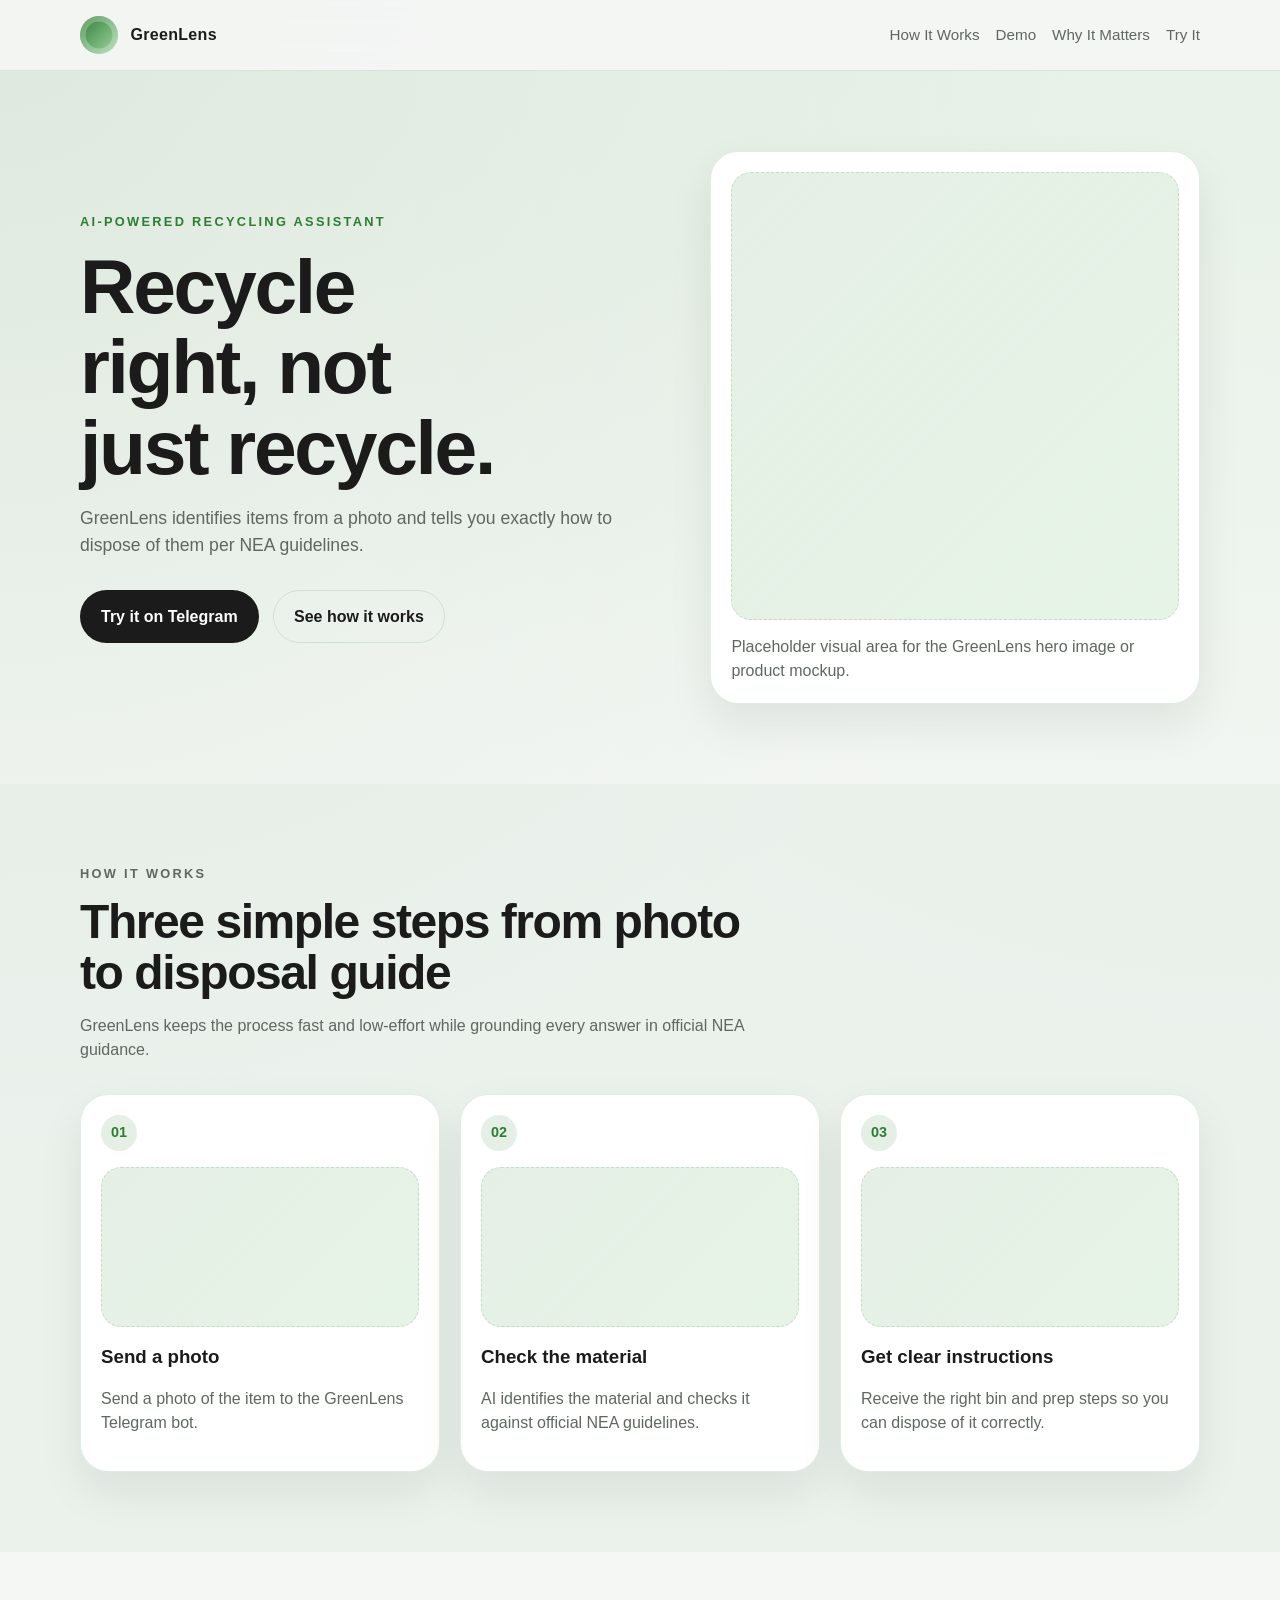
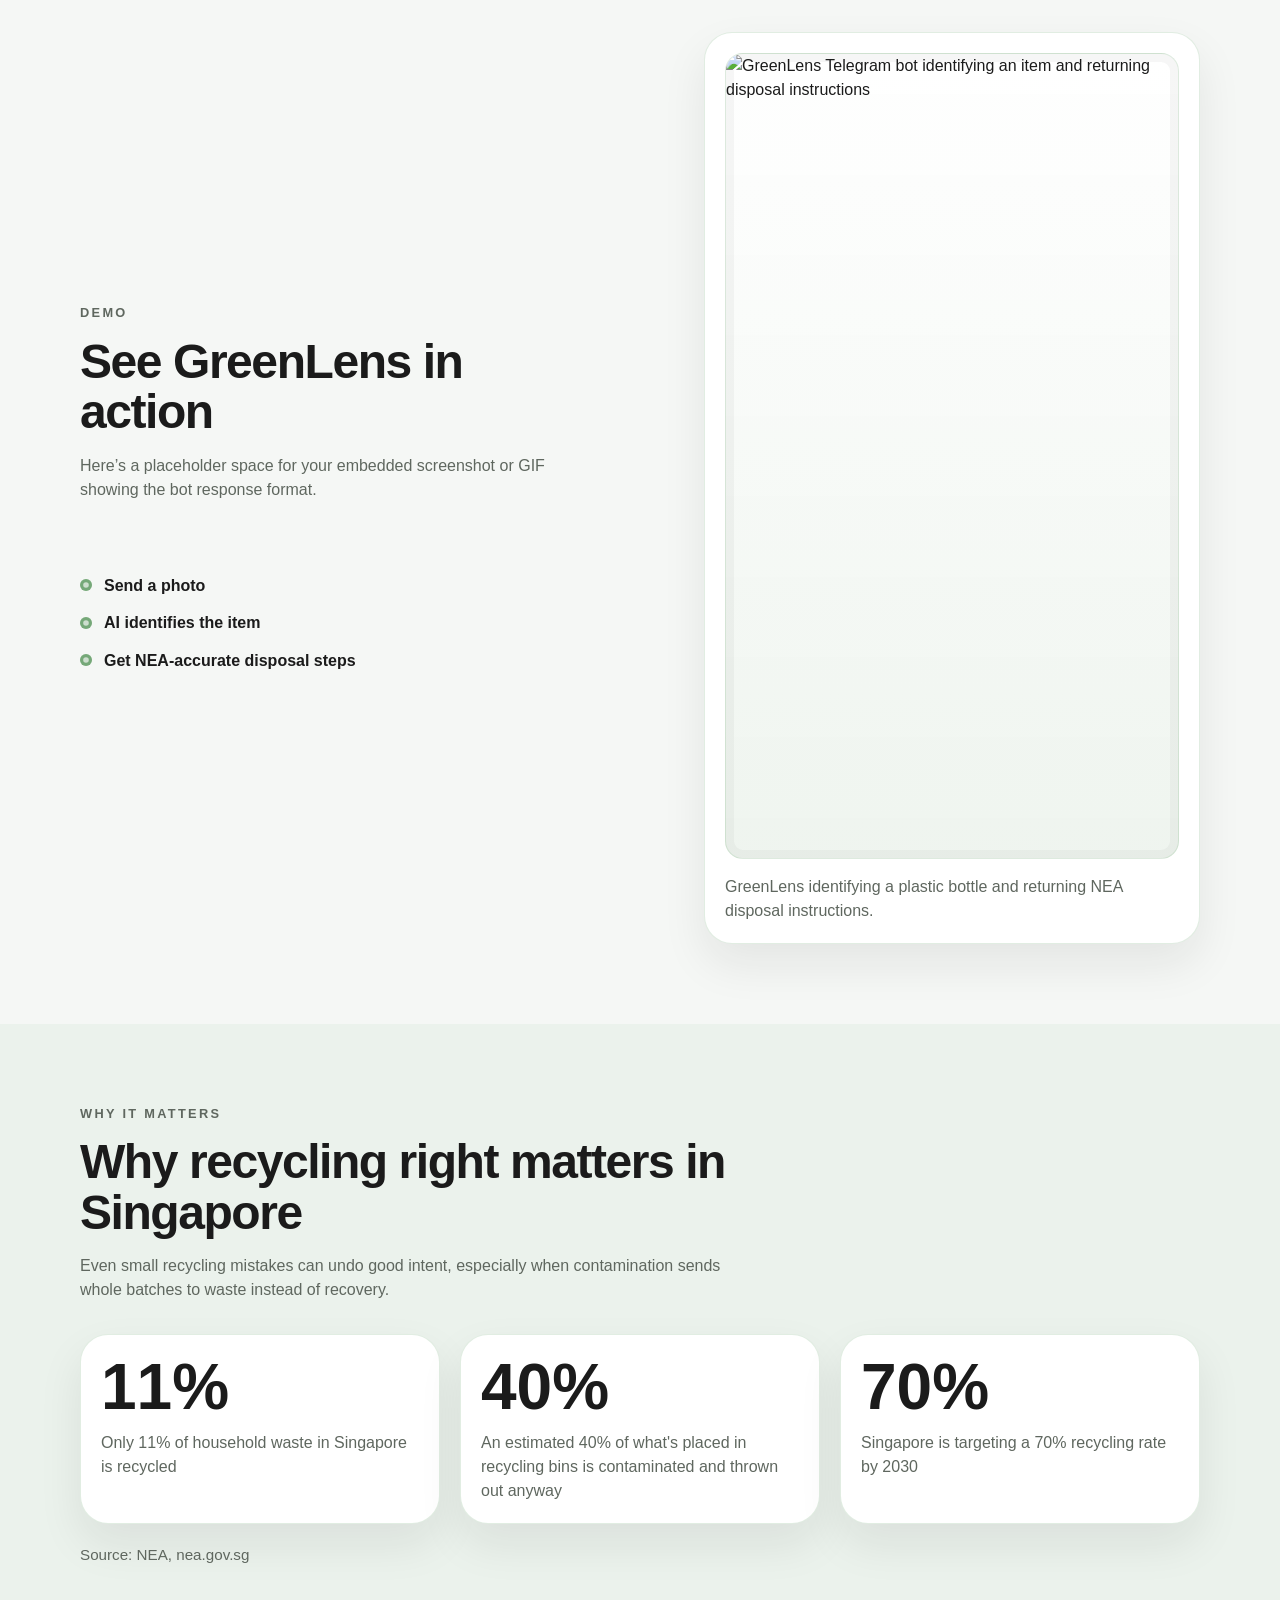
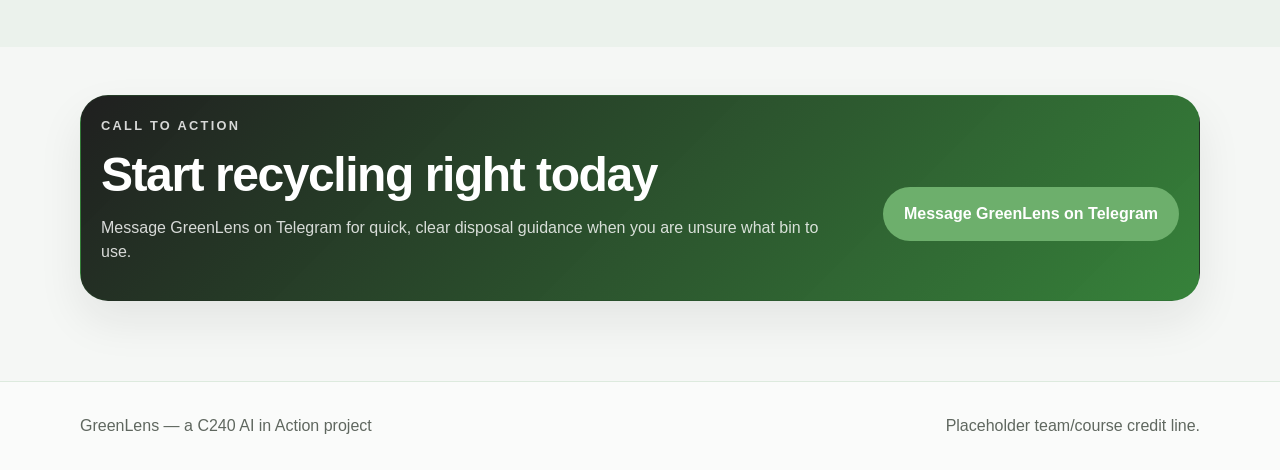
==== index.html @ 945c753b "first commit" ====
<!doctype html>
<html lang="en">
<head>
  <meta charset="utf-8">
  <meta name="viewport" content="width=device-width, initial-scale=1">
  <title>GreenLens</title>
  <link rel="stylesheet" href="style.css">
  <script defer src="app.js"></script>
</head>
<body>
  <header class="site-header">
    <div class="container header-bar">
      <a class="brand" href="#hero" aria-label="GreenLens home">
        <span class="brand-mark" aria-hidden="true"></span>
        <span class="brand-text">GreenLens</span>
      </a>

      <button class="nav-toggle" type="button" aria-expanded="false" aria-controls="primary-navigation" aria-label="Open navigation menu">
        <span class="nav-toggle-line" aria-hidden="true"></span>
        <span class="nav-toggle-line" aria-hidden="true"></span>
        <span class="nav-toggle-line" aria-hidden="true"></span>
      </button>

      <nav class="site-nav" id="primary-navigation" aria-label="Primary">
        <a href="#how-it-works">How It Works</a>
        <a href="#demo">Demo</a>
        <a href="#why-it-matters">Why It Matters</a>
        <a href="#cta">Try It</a>
      </nav>
    </div>
  </header>

  <main>
    <section class="hero section" id="hero">
      <div class="container hero-grid">
        <div class="hero-copy">
          <p class="eyebrow">AI-powered recycling assistant</p>
          <h1>Recycle right, not just recycle.</h1>
          <p class="lead">GreenLens identifies items from a photo and tells you exactly how to dispose of them per NEA guidelines.</p>

          <div class="hero-actions">
            <a class="button button-primary" href="#cta">Try it on Telegram</a>
            <a class="button button-secondary" href="#how-it-works">See how it works</a>
          </div>
        </div>

        <div class="hero-panel placeholder-panel">
          <div class="placeholder-visual placeholder-visual-large"></div>
          <div class="placeholder-caption">Placeholder visual area for the GreenLens hero image or product mockup.</div>
        </div>
      </div>
    </section>

    <section class="section section-alt" id="how-it-works">
      <div class="container">
        <div class="section-heading">
          <p class="eyebrow">How it works</p>
          <h2>Three simple steps from photo to disposal guide</h2>
          <p>GreenLens keeps the process fast and low-effort while grounding every answer in official NEA guidance.</p>
        </div>

        <div class="step-grid">
          <article class="card step-card">
            <span class="step-number">01</span>
            <div class="placeholder-visual placeholder-visual-step"></div>
            <h3>Send a photo</h3>
            <p>Send a photo of the item to the GreenLens Telegram bot.</p>
          </article>

          <article class="card step-card">
            <span class="step-number">02</span>
            <div class="placeholder-visual placeholder-visual-step"></div>
            <h3>Check the material</h3>
            <p>AI identifies the material and checks it against official NEA guidelines.</p>
          </article>

          <article class="card step-card">
            <span class="step-number">03</span>
            <div class="placeholder-visual placeholder-visual-step"></div>
            <h3>Get clear instructions</h3>
            <p>Receive the right bin and prep steps so you can dispose of it correctly.</p>
          </article>
        </div>
      </div>
    </section>

    <section class="section" id="demo">
      <div class="container demo-grid">
        <div class="demo-copy">
          <div class="section-heading">
            <p class="eyebrow">Demo</p>
            <h2>See GreenLens in action</h2>
            <p>Here’s a placeholder space for your embedded screenshot or GIF showing the bot response format.</p>
          </div>

          <ul class="demo-bullets" aria-label="Demo highlights">
            <li>Send a photo</li>
            <li>AI identifies the item</li>
            <li>Get NEA-accurate disposal steps</li>
          </ul>
        </div>

        <div class="card demo-frame phone-mockup">
          <div class="phone-screen">
            <img class="demo-image" src="assets/demo-screenshot.png" alt="GreenLens Telegram bot identifying an item and returning disposal instructions">
          </div>
          <p class="caption">GreenLens identifying a plastic bottle and returning NEA disposal instructions.</p>
        </div>
      </div>
    </section>

    <section class="section section-alt" id="why-it-matters">
      <div class="container">
        <div class="section-heading">
          <p class="eyebrow">Why it matters</p>
          <h2>Why recycling right matters in Singapore</h2>
          <p>Even small recycling mistakes can undo good intent, especially when contamination sends whole batches to waste instead of recovery.</p>
        </div>

        <div class="stats-grid">
          <article class="card stat-card">
            <p class="stat-value">11%</p>
            <p class="stat-label">Only 11% of household waste in Singapore is recycled</p>
          </article>

          <article class="card stat-card">
            <p class="stat-value">40%</p>
            <p class="stat-label">An estimated 40% of what's placed in recycling bins is contaminated and thrown out anyway</p>
          </article>

          <article class="card stat-card">
            <p class="stat-value">70%</p>
            <p class="stat-label">Singapore is targeting a 70% recycling rate by 2030</p>
          </article>
        </div>

        <p class="source-line">Source: NEA, nea.gov.sg</p>
      </div>
    </section>

    <section class="section cta-section" id="cta">
      <div class="container cta-card card">
        <div>
          <p class="eyebrow">Call to action</p>
          <h2>Start recycling right today</h2>
          <p>Message GreenLens on Telegram for quick, clear disposal guidance when you are unsure what bin to use.</p>
        </div>

        <div class="cta-actions">
          <a class="button button-primary" href="#cta">Message GreenLens on Telegram</a>
        </div>
      </div>
    </section>
  </main>

  <footer class="site-footer">
    <div class="container footer-bar">
      <p>GreenLens — a C240 AI in Action project</p>
      <p>Placeholder team/course credit line.</p>
    </div>
  </footer>
</body>
</html>
---- style.css ----
:root {
  --bg: #f5f7f5;
  --bg-alt: #e8f0e8;
  --surface: #ffffff;
  --surface-muted: #eef4ee;
  --text: #1b1b1b;
  --text-muted: #5f675f;
  --border: rgba(46, 125, 50, 0.14);
  --brand-dark: #1b1b1b;
  --brand: #2e7d32;
  --brand-soft: #a5d6a7;
  --accent: #6daf6c;
  --shadow: 0 20px 45px rgba(27, 27, 27, 0.08);
  --radius-lg: 28px;
  --radius-md: 20px;
  --radius-sm: 14px;
  --container: 1120px;
}

* {
  box-sizing: border-box;
}

html {
  scroll-behavior: smooth;
}

body {
  margin: 0;
  font-family: Arial, Helvetica, sans-serif;
  background:
    radial-gradient(circle at top left, rgba(46, 125, 50, 0.12), transparent 30%),
    radial-gradient(circle at top right, rgba(165, 214, 167, 0.18), transparent 28%),
    var(--bg);
  color: var(--text);
  line-height: 1.5;
}

a {
  color: inherit;
  text-decoration: none;
}

img {
  max-width: 100%;
  display: block;
}

.container {
  width: min(calc(100% - 2rem), var(--container));
  margin: 0 auto;
}

.section {
  padding: 5rem 0;
}

.section-alt {
  background: rgba(221, 233, 222, 0.4);
}

.site-header {
  position: sticky;
  top: 0;
  z-index: 10;
  backdrop-filter: blur(12px);
  background: rgba(245, 247, 245, 0.9);
  border-bottom: 1px solid var(--border);
}

.site-header.is-scrolled {
  background: rgba(245, 247, 245, 0.98);
  box-shadow: 0 14px 30px rgba(27, 27, 27, 0.08);
}

.header-bar,
.footer-bar {
  display: flex;
  align-items: center;
  justify-content: space-between;
  gap: 1rem;
  padding: 1rem 0;
}

.brand {
  display: inline-flex;
  align-items: center;
  gap: 0.75rem;
  font-weight: 700;
  letter-spacing: 0.02em;
}

.brand-mark {
  width: 2.4rem;
  height: 2.4rem;
  border-radius: 50%;
  background: linear-gradient(135deg, var(--brand), var(--brand-soft));
  box-shadow: inset 0 0 0 0.35rem rgba(255, 255, 255, 0.25);
}

.site-nav {
  display: flex;
  flex-wrap: wrap;
  justify-content: flex-end;
  gap: 1rem;
  color: var(--text-muted);
  font-size: 0.95rem;
}

.site-nav a.active {
  color: var(--brand-dark);
  font-weight: 700;
}

.nav-toggle {
  display: none;
  align-items: center;
  justify-content: center;
  position: relative;
  width: 3rem;
  height: 3rem;
  padding: 0;
  border: 1px solid var(--border);
  border-radius: 999px;
  background: rgba(255, 255, 255, 0.7);
  color: var(--text);
  box-shadow: 0 10px 22px rgba(27, 27, 27, 0.06);
}

.nav-toggle-line {
  position: absolute;
  width: 1rem;
  height: 2px;
  border-radius: 999px;
  background: currentColor;
}

.nav-toggle-line:nth-child(1) {
  transform: translateY(-0.35rem);
}

.nav-toggle-line:nth-child(2) {
  transform: translateY(0);
}

.nav-toggle-line:nth-child(3) {
  transform: translateY(0.35rem);
}

.hero-grid,
.demo-grid,
.cta-card {
  display: grid;
  gap: 2rem;
}

.hero-grid {
  grid-template-columns: 1.1fr 0.9fr;
  align-items: center;
}

.hero-copy h1,
.section-heading h2,
.cta-card h2 {
  margin: 0;
  line-height: 1.05;
  letter-spacing: -0.03em;
}

.hero-copy h1 {
  font-size: clamp(2.75rem, 6vw, 5.5rem);
  max-width: 10ch;
}

.lead,
.section-heading p,
.step-card p,
.caption,
.cta-card p,
.stat-label,
.footer-bar p {
  color: var(--text-muted);
}

.lead {
  font-size: 1.1rem;
  max-width: 60ch;
}

.eyebrow {
  margin: 0 0 0.9rem;
  text-transform: uppercase;
  letter-spacing: 0.18em;
  font-size: 0.8rem;
  color: var(--brand);
  font-weight: 700;
}

.hero-actions,
.cta-actions {
  display: flex;
  flex-wrap: wrap;
  gap: 0.9rem;
  margin-top: 2rem;
}

.button {
  display: inline-flex;
  align-items: center;
  justify-content: center;
  min-height: 3.25rem;
  padding: 0.85rem 1.25rem;
  border-radius: 999px;
  font-weight: 700;
  border: 1px solid transparent;
}

.button-primary {
  background: var(--brand-dark);
  color: #fff;
}

.button-secondary {
  background: transparent;
  border-color: var(--border);
  color: var(--text);
}

.card,
.placeholder-panel {
  background: var(--surface);
  border: 1px solid var(--border);
  border-radius: var(--radius-lg);
  box-shadow: var(--shadow);
}

.placeholder-panel,
.demo-frame,
.cta-card {
  padding: 1.25rem;
}

.placeholder-visual {
  width: 100%;
  border-radius: var(--radius-md);
  background: linear-gradient(135deg, rgba(46, 125, 50, 0.12), rgba(165, 214, 167, 0.28));
  border: 1px dashed rgba(46, 125, 50, 0.18);
}

.placeholder-visual-large {
  min-height: 28rem;
}

.placeholder-visual-step {
  min-height: 10rem;
}

.placeholder-visual-demo {
  min-height: 24rem;
}

.placeholder-caption {
  margin-top: 0.9rem;
  color: var(--text-muted);
}

.section-heading {
  max-width: 42rem;
  margin-bottom: 2rem;
}

.section-heading h2,
.cta-card h2 {
  font-size: clamp(1.9rem, 4vw, 3rem);
}

.step-grid,
.stats-grid {
  display: grid;
  gap: 1.25rem;
}

.step-grid {
  grid-template-columns: repeat(3, minmax(0, 1fr));
}

.step-card,
.stat-card {
  padding: 1.25rem;
}

.step-number {
  display: inline-flex;
  align-items: center;
  justify-content: center;
  width: 2.25rem;
  height: 2.25rem;
  border-radius: 50%;
  background: rgba(46, 125, 50, 0.12);
  color: var(--brand);
  font-size: 0.9rem;
  font-weight: 700;
  margin-bottom: 1rem;
}

.step-card h3 {
  margin: 1rem 0 0.5rem;
}

.demo-grid {
  grid-template-columns: minmax(0, 0.9fr) minmax(0, 1.1fr);
  align-items: center;
  gap: 2.5rem;
}

.demo-copy {
  display: grid;
  gap: 1.5rem;
}

.demo-bullets {
  list-style: none;
  margin: 0;
  padding: 0;
  display: grid;
  gap: 0.85rem;
}

.demo-bullets li {
  display: flex;
  align-items: flex-start;
  gap: 0.75rem;
  color: var(--text);
  font-weight: 600;
}

.demo-bullets li::before {
  content: "";
  width: 0.75rem;
  height: 0.75rem;
  margin-top: 0.35rem;
  flex: 0 0 0.75rem;
  border-radius: 50%;
  background: rgba(46, 125, 50, 0.2);
  box-shadow: inset 0 0 0 0.2rem rgba(46, 125, 50, 0.55);
}

.phone-mockup {
  max-width: 31rem;
  justify-self: end;
}

.phone-screen {
  overflow: hidden;
  border-radius: calc(var(--radius-lg) - 10px);
  border: 1px solid rgba(46, 125, 50, 0.16);
  background: linear-gradient(180deg, rgba(255, 255, 255, 0.92), rgba(238, 244, 238, 0.96));
  box-shadow: inset 0 0 0 0.5rem rgba(27, 27, 27, 0.04);
}

.demo-image {
  width: 100%;
  aspect-ratio: 9 / 16;
  object-fit: cover;
}

.phone-mockup .caption {
  margin-bottom: 0;
}

.stats-grid {
  grid-template-columns: repeat(3, minmax(0, 1fr));
}

.stat-value {
  margin: 0;
  font-size: clamp(2.2rem, 5vw, 4rem);
  line-height: 1;
  color: var(--brand-dark);
  font-weight: 800;
}

.stat-label {
  margin: 0.75rem 0 0;
}

.source-line {
  margin: 1.25rem 0 0;
  font-size: 0.95rem;
  color: var(--text-muted);
}

.cta-section {
  padding-top: 3rem;
}

.cta-card {
  grid-template-columns: 1fr auto;
  align-items: center;
  background: linear-gradient(135deg, rgba(27, 27, 27, 0.98), rgba(46, 125, 50, 0.96));
  color: #fff;
}

.cta-card .eyebrow,
.cta-card p {
  color: rgba(255, 255, 255, 0.82);
}

.cta-card .button-primary {
  background: var(--accent);
  color: #fff;
}

.site-footer {
  border-top: 1px solid var(--border);
  background: rgba(255, 255, 255, 0.42);
}

.footer-bar {
  flex-wrap: wrap;
}

@media (max-width: 960px) {
  .hero-grid,
  .step-grid,
  .stats-grid,
  .cta-card {
    grid-template-columns: 1fr;
  }

  .demo-grid {
    grid-template-columns: 1fr;
  }

  .phone-mockup {
    justify-self: stretch;
    max-width: none;
  }

  .hero-copy h1 {
    max-width: none;
  }

  .site-nav {
    justify-content: flex-start;
  }
}

@media (max-width: 640px) {
  .section {
    padding: 4rem 0;
  }

  .header-bar,
  .footer-bar {
    flex-direction: row;
    align-items: center;
  }

  .header-bar {
    position: relative;
  }

  .nav-toggle {
    display: inline-flex;
  }

  .site-nav {
    display: none;
    position: absolute;
    top: calc(100% + 0.75rem);
    left: 0;
    right: 0;
    flex-direction: column;
    align-items: flex-start;
    gap: 0.75rem;
    padding: 1rem;
    border: 1px solid var(--border);
    border-radius: var(--radius-md);
    background: rgba(255, 255, 255, 0.98);
    box-shadow: var(--shadow);
  }

  .site-nav.is-open {
    display: flex;
  }

  .hero-actions,
  .cta-actions {
    flex-direction: column;
    align-items: stretch;
  }

  .button {
    width: 100%;
  }

  .placeholder-panel,
  .demo-frame,
  .cta-card,
  .step-card,
  .stat-card {
    border-radius: var(--radius-md);
  }

  .phone-screen {
    border-radius: calc(var(--radius-md) - 6px);
  }
}
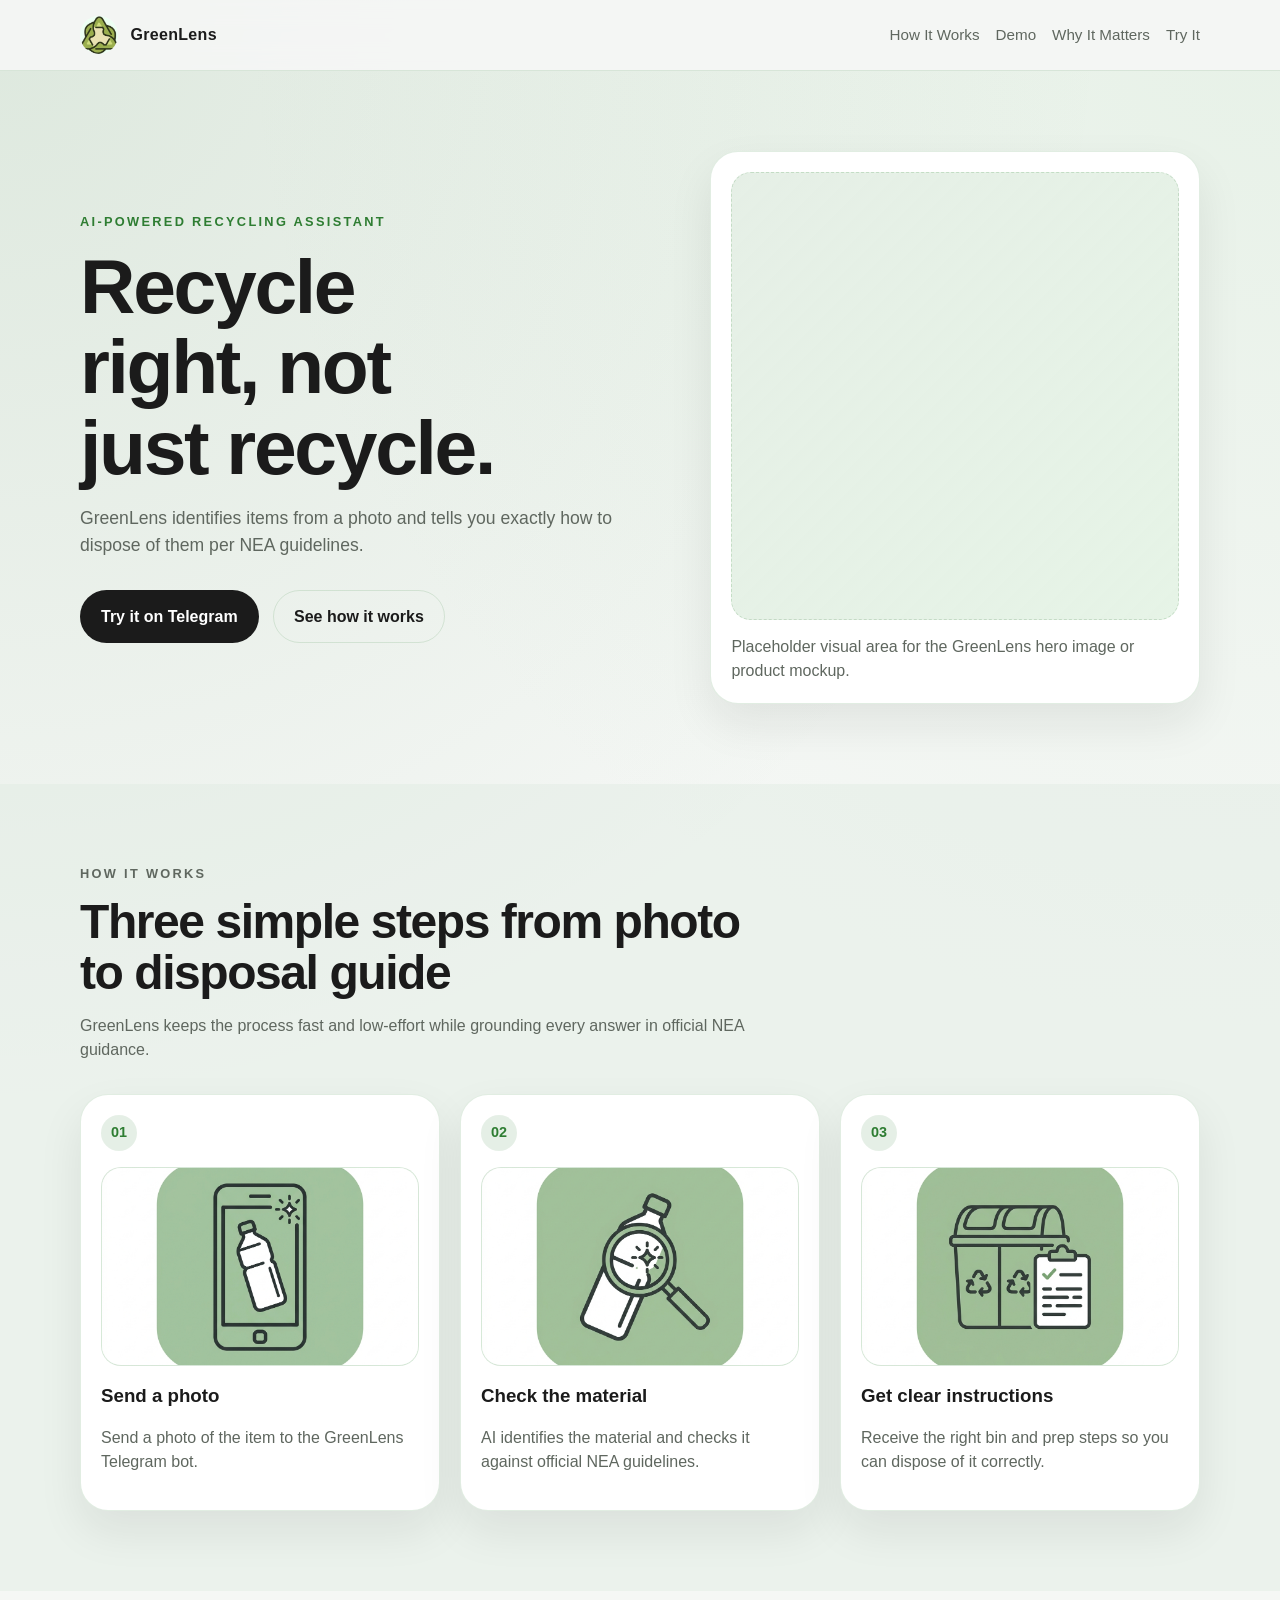
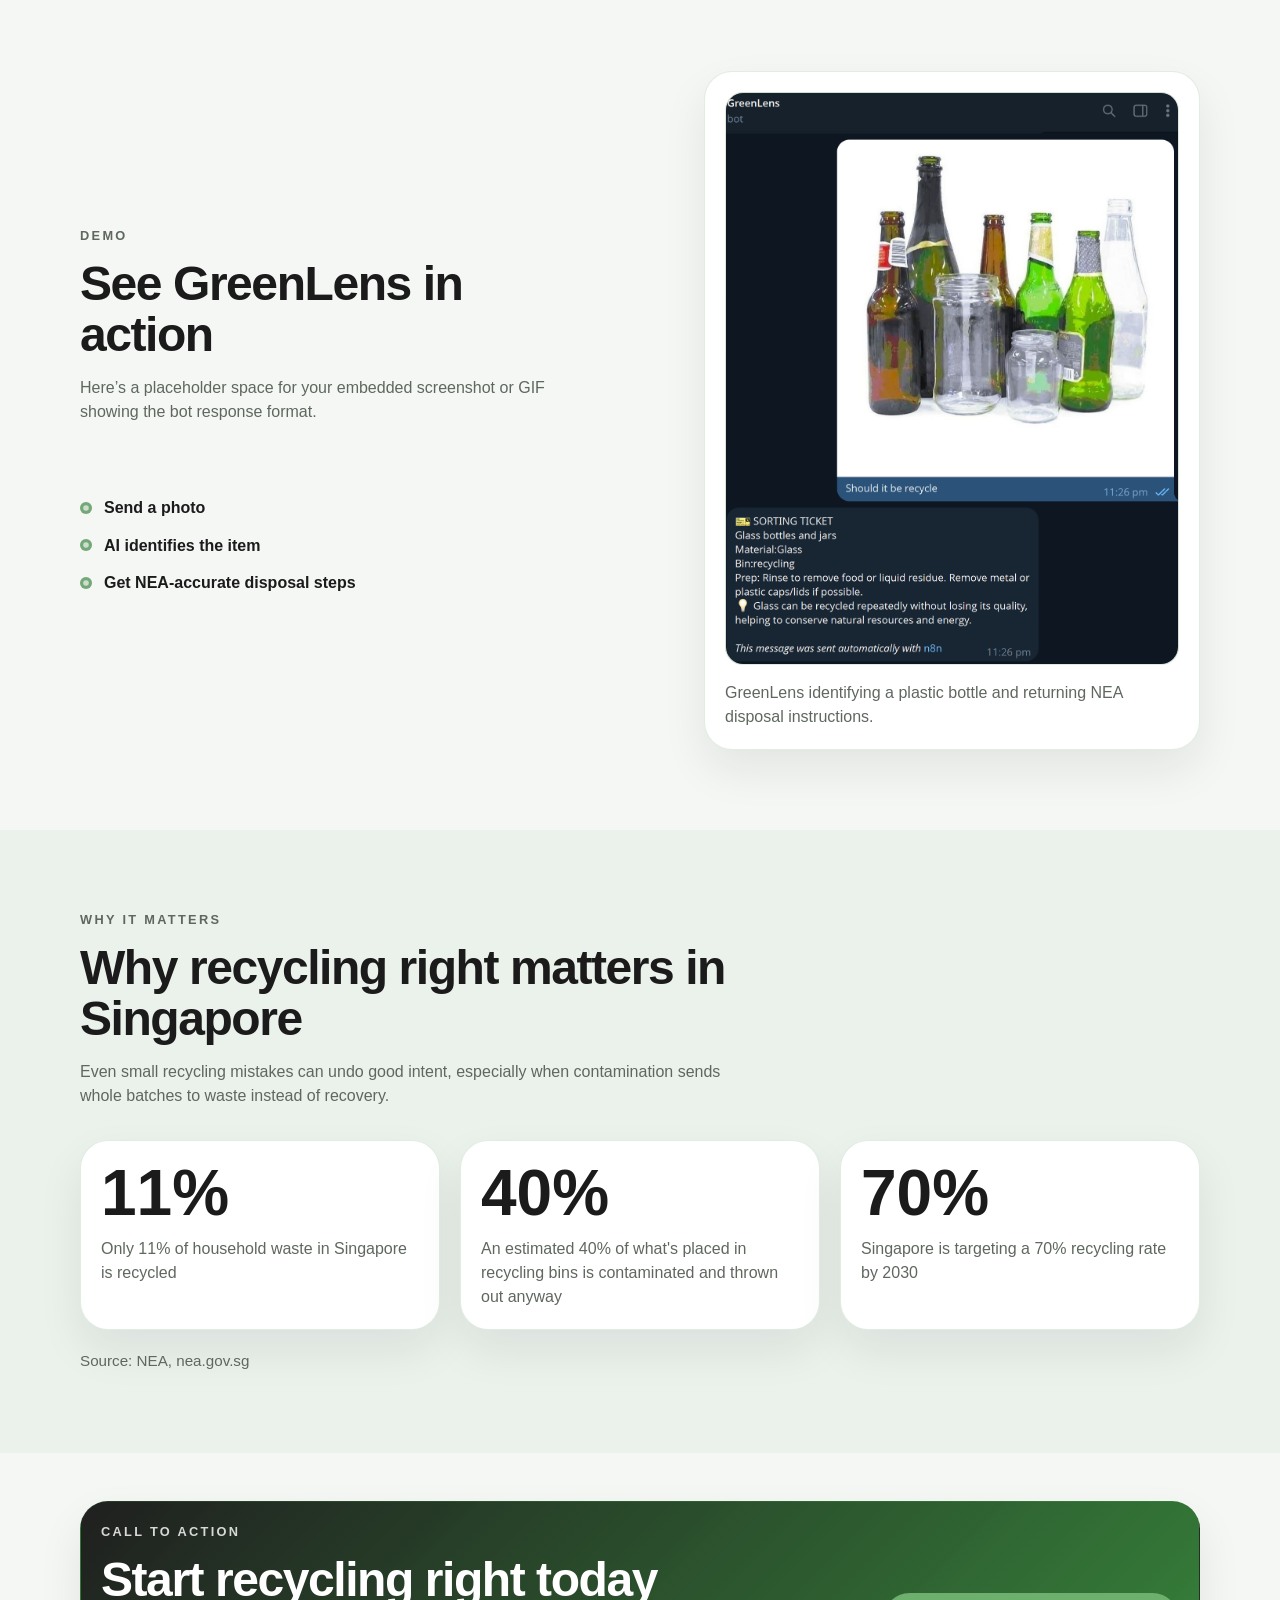
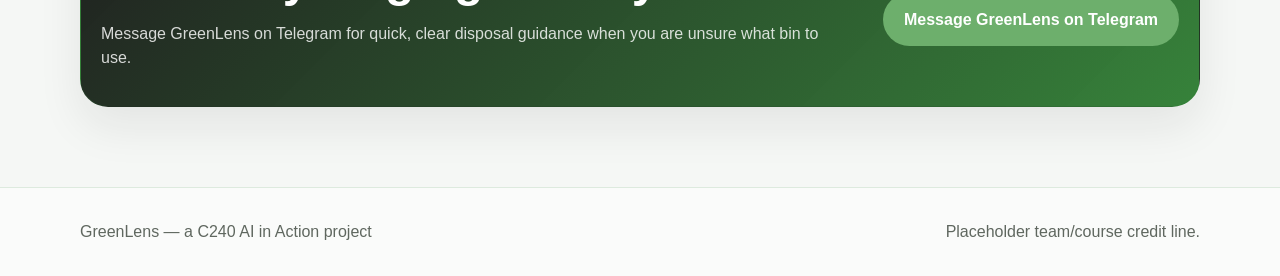
==== commit 451eec5f: "images for step" ====
--- a/index.html
+++ b/index.html
@@ -11,7 +11,7 @@
   <header class="site-header">
     <div class="container header-bar">
       <a class="brand" href="#hero" aria-label="GreenLens home">
-        <span class="brand-mark" aria-hidden="true"></span>
+        <img class="brand-mark" src="assets/logo.png" alt="GreenLens logo">
         <span class="brand-text">GreenLens</span>
       </a>
 
@@ -62,21 +62,21 @@
         <div class="step-grid">
           <article class="card step-card">
             <span class="step-number">01</span>
-            <div class="placeholder-visual placeholder-visual-step"></div>
+            <img class="step-image" src="assets/step-01.png" alt="Photo of an item ready to be sent to GreenLens">
             <h3>Send a photo</h3>
             <p>Send a photo of the item to the GreenLens Telegram bot.</p>
           </article>
 
           <article class="card step-card">
             <span class="step-number">02</span>
-            <div class="placeholder-visual placeholder-visual-step"></div>
+            <img class="step-image" src="assets/step-02.png" alt="GreenLens checking the material of the item">
             <h3>Check the material</h3>
             <p>AI identifies the material and checks it against official NEA guidelines.</p>
           </article>
 
           <article class="card step-card">
             <span class="step-number">03</span>
-            <div class="placeholder-visual placeholder-visual-step"></div>
+            <img class="step-image" src="assets/step-03.png" alt="GreenLens showing the correct disposal instructions">
             <h3>Get clear instructions</h3>
             <p>Receive the right bin and prep steps so you can dispose of it correctly.</p>
           </article>
--- a/style.css
+++ b/style.css
@@ -94,6 +94,7 @@
   width: 2.4rem;
   height: 2.4rem;
   border-radius: 50%;
+  object-fit: cover;
   background: linear-gradient(135deg, var(--brand), var(--brand-soft));
   box-shadow: inset 0 0 0 0.35rem rgba(255, 255, 255, 0.25);
 }
@@ -255,6 +256,15 @@
   min-height: 10rem;
 }
 
+.step-image {
+  width: 100%;
+  aspect-ratio: 16 / 10;
+  object-fit: cover;
+  border-radius: var(--radius-md);
+  border: 1px solid rgba(46, 125, 50, 0.12);
+  background: linear-gradient(135deg, rgba(46, 125, 50, 0.08), rgba(165, 214, 167, 0.18));
+}
+
 .placeholder-visual-demo {
   min-height: 24rem;
 }
@@ -360,8 +370,8 @@
 
 .demo-image {
   width: 100%;
-  aspect-ratio: 9 / 16;
-  object-fit: cover;
+  height: auto;
+  object-fit: contain;
 }
 
 .phone-mockup .caption {
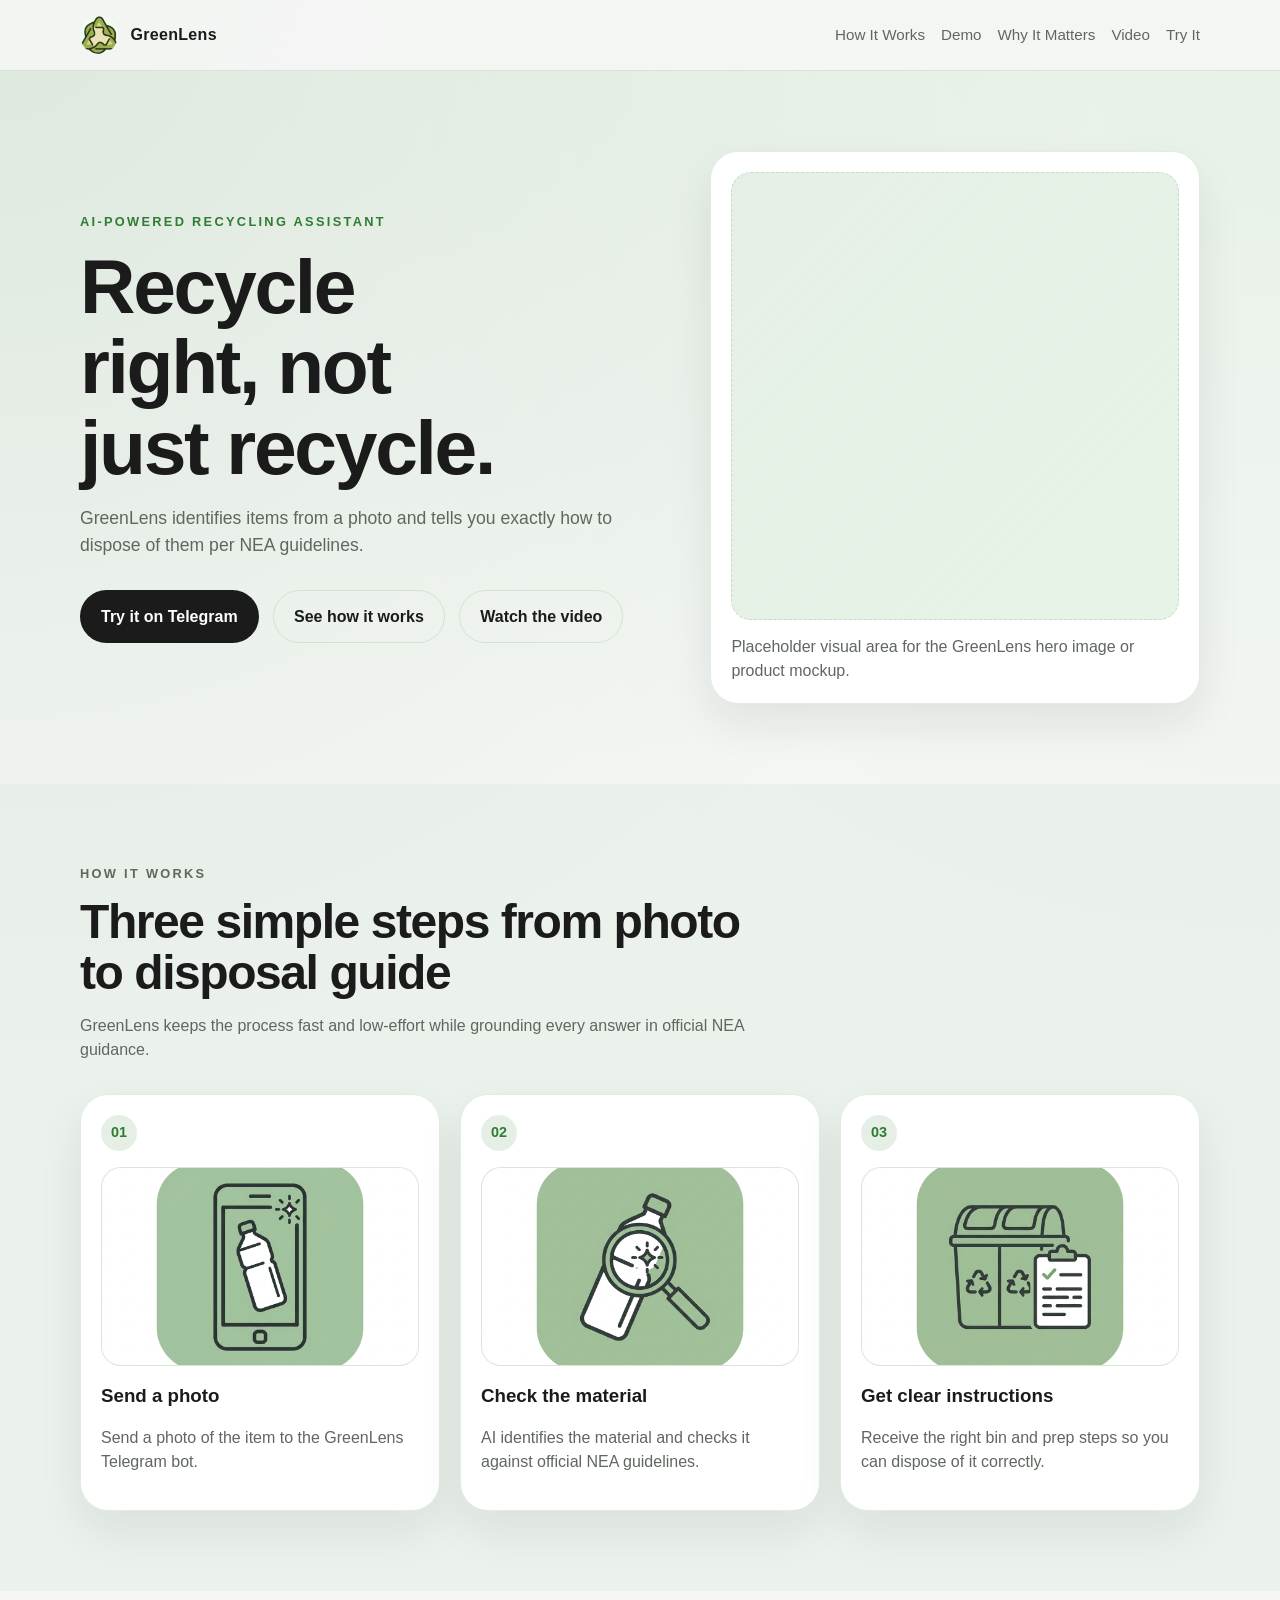
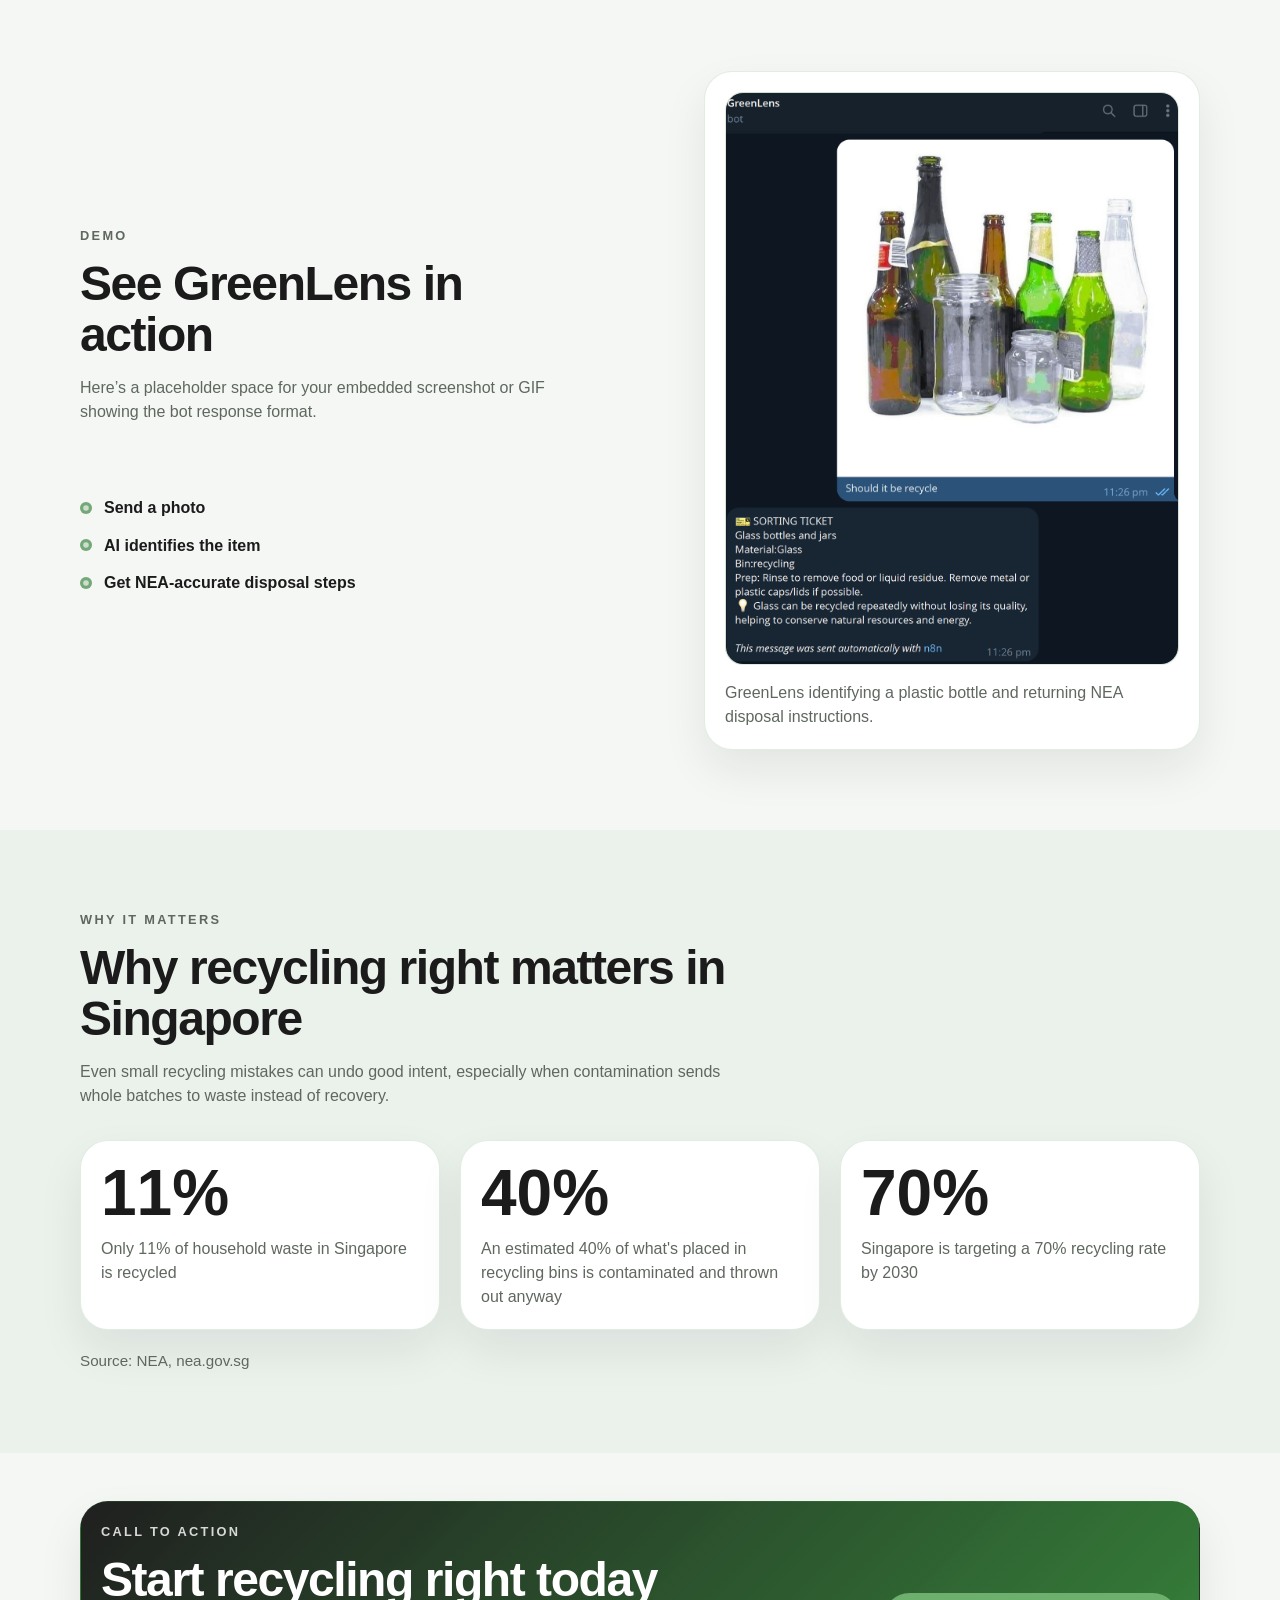
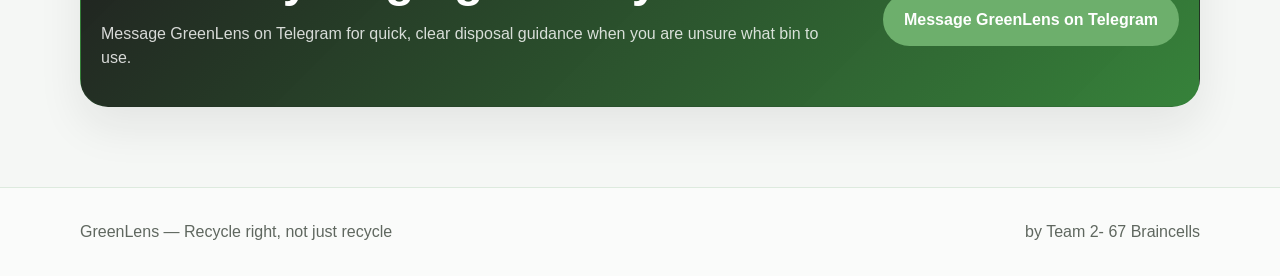
==== commit 0c3edfdf: "video add in" ====
--- a/index.html
+++ b/index.html
@@ -25,6 +25,7 @@
         <a href="#how-it-works">How It Works</a>
         <a href="#demo">Demo</a>
         <a href="#why-it-matters">Why It Matters</a>
+        <a href="video.html">Video</a>
         <a href="#cta">Try It</a>
       </nav>
     </div>
@@ -41,6 +42,7 @@
           <div class="hero-actions">
             <a class="button button-primary" href="#cta">Try it on Telegram</a>
             <a class="button button-secondary" href="#how-it-works">See how it works</a>
+            <a class="button button-secondary" href="video.html">Watch the video</a>
           </div>
         </div>
 
@@ -147,7 +149,7 @@
         </div>
 
         <div class="cta-actions">
-          <a class="button button-primary" href="#cta">Message GreenLens on Telegram</a>
+          <a class="button button-primary" href="https://t.me/GreenLensBot" target="_blank" rel="noopener noreferrer">Message GreenLens on Telegram</a>
         </div>
       </div>
     </section>
@@ -155,8 +157,8 @@
 
   <footer class="site-footer">
     <div class="container footer-bar">
-      <p>GreenLens — a C240 AI in Action project</p>
-      <p>Placeholder team/course credit line.</p>
+      <p>GreenLens — Recycle right, not just recycle</p>
+      <p>by Team 2- 67 Braincells</p>
     </div>
   </footer>
 </body>
--- a/style.css
+++ b/style.css
@@ -269,6 +269,36 @@
   min-height: 24rem;
 }
 
+.video-section {
+  min-height: calc(100vh - 8rem);
+  display: flex;
+  align-items: center;
+}
+
+.video-layout {
+  display: grid;
+  gap: 1.75rem;
+}
+
+.video-card {
+  padding: 1rem;
+}
+
+.video-player {
+  width: 100%;
+  display: block;
+  aspect-ratio: 16 / 9;
+  border: 0;
+  border-radius: calc(var(--radius-lg) - 8px);
+  background: #000;
+}
+
+.video-actions {
+  display: flex;
+  flex-wrap: wrap;
+  gap: 0.9rem;
+}
+
 .placeholder-caption {
   margin-top: 0.9rem;
   color: var(--text-muted);
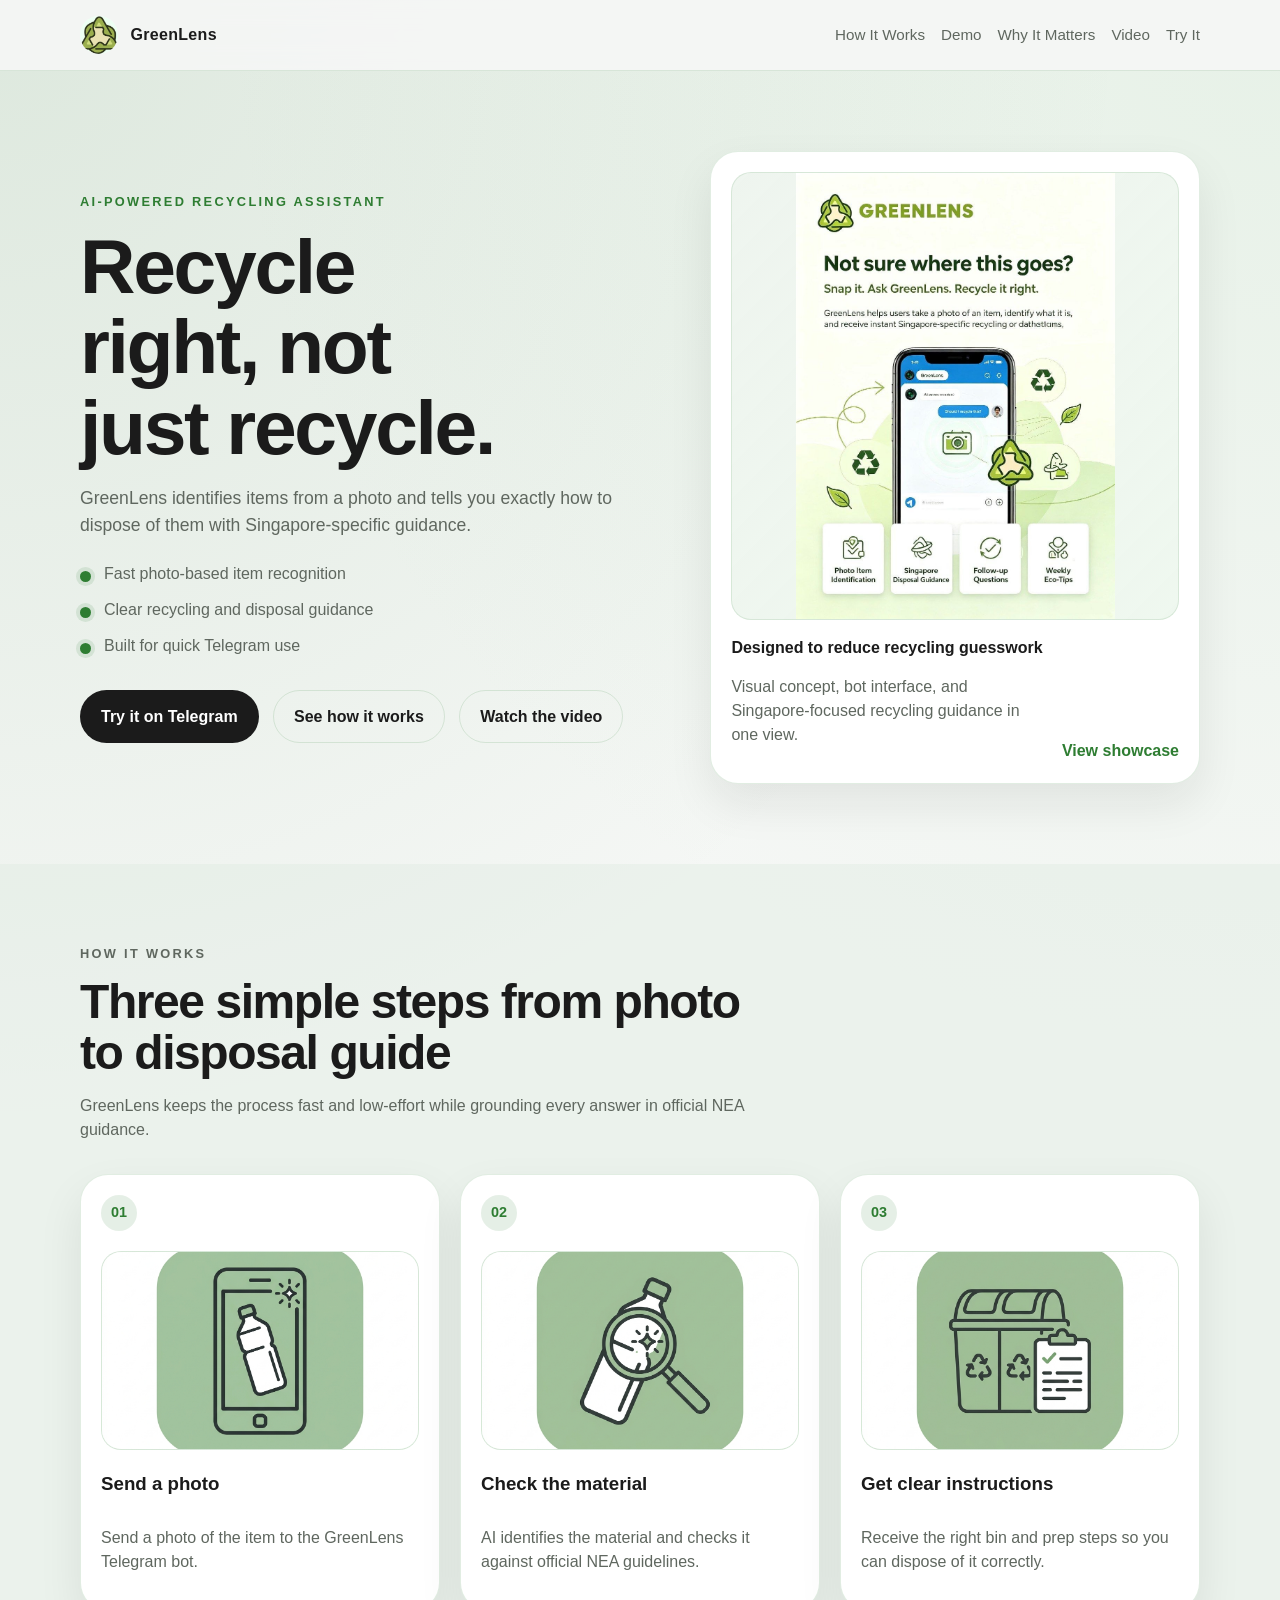
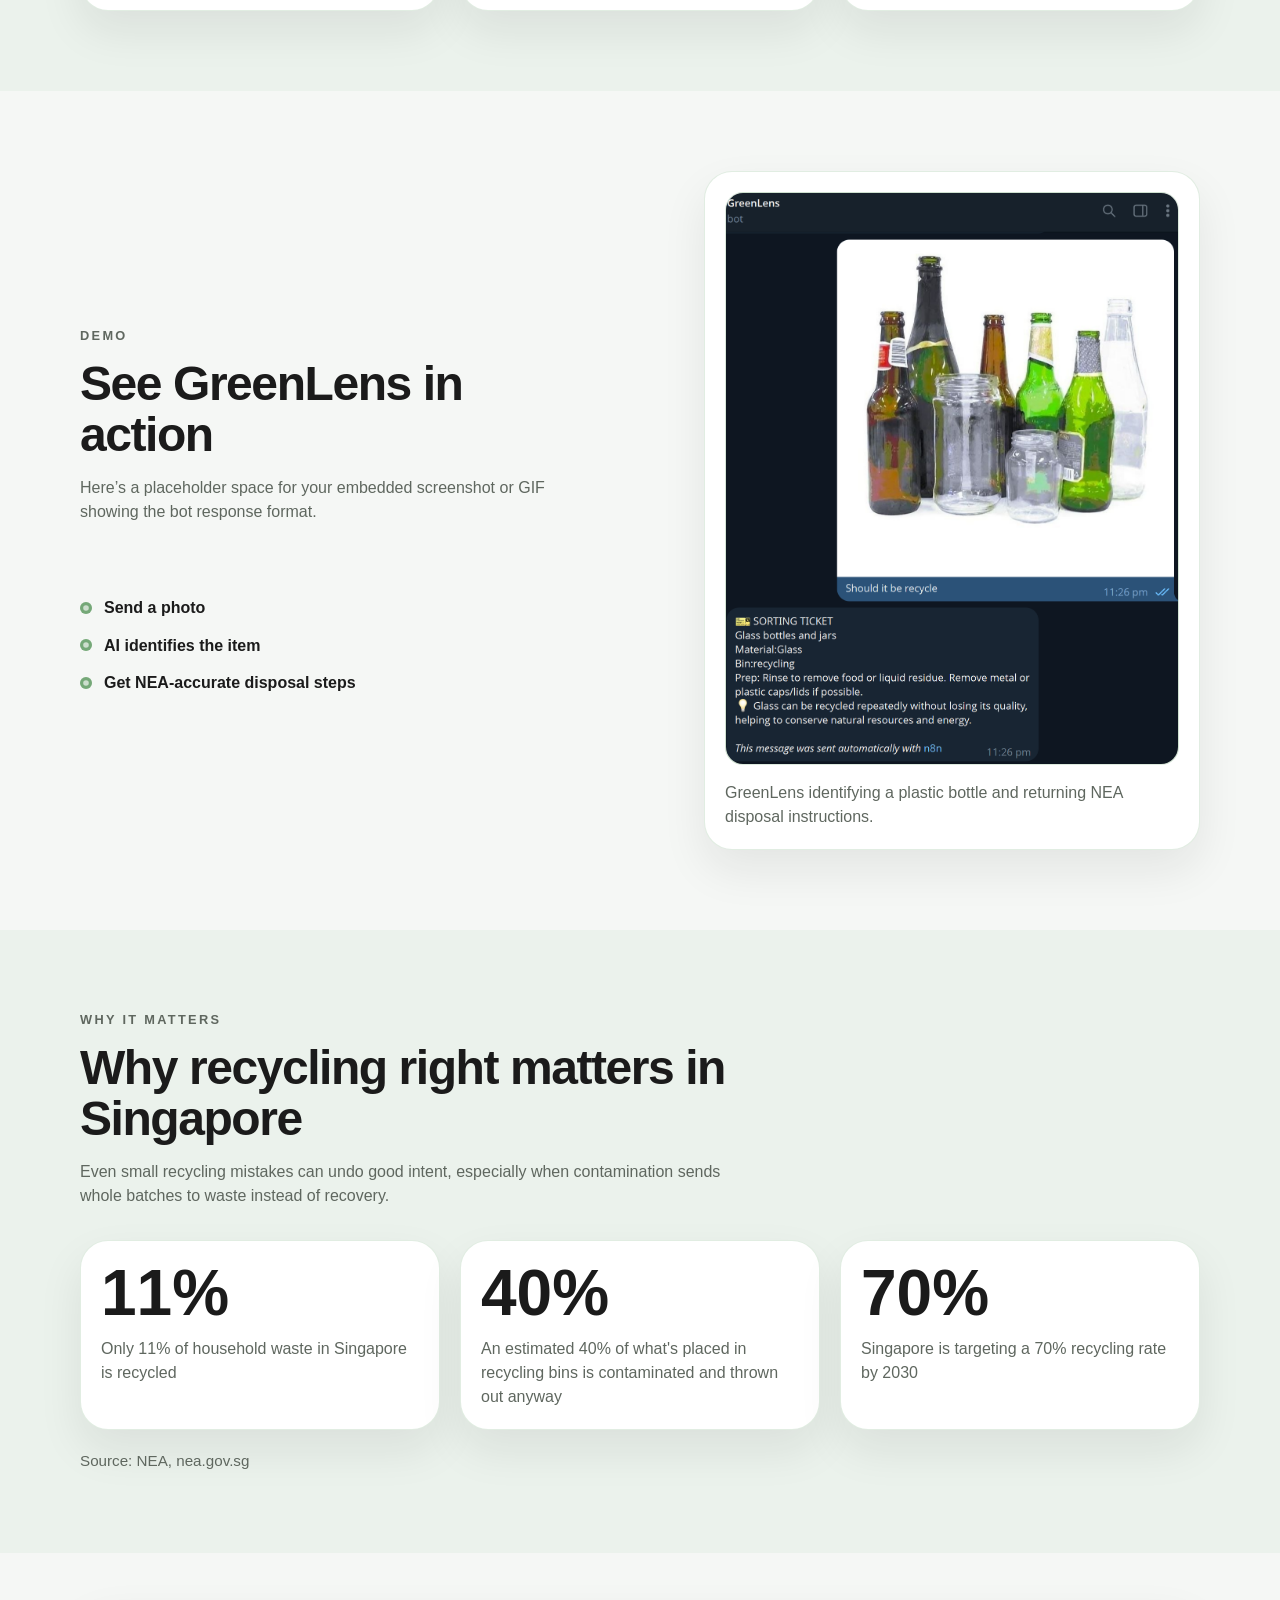
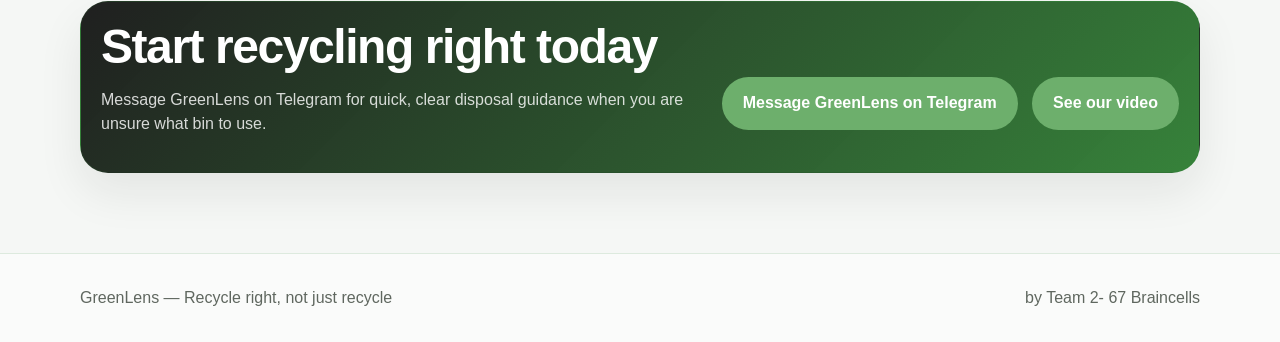
==== commit 92a3354b: "Website updates - video hosted externally" ====
--- a/index.html
+++ b/index.html
@@ -37,7 +37,13 @@
         <div class="hero-copy">
           <p class="eyebrow">AI-powered recycling assistant</p>
           <h1>Recycle right, not just recycle.</h1>
-          <p class="lead">GreenLens identifies items from a photo and tells you exactly how to dispose of them per NEA guidelines.</p>
+          <p class="lead">GreenLens identifies items from a photo and tells you exactly how to dispose of them with Singapore-specific guidance.</p>
+
+          <ul class="hero-points" aria-label="GreenLens benefits">
+            <li>Fast photo-based item recognition</li>
+            <li>Clear recycling and disposal guidance</li>
+            <li>Built for quick Telegram use</li>
+          </ul>
 
           <div class="hero-actions">
             <a class="button button-primary" href="#cta">Try it on Telegram</a>
@@ -47,8 +53,14 @@
         </div>
 
         <div class="hero-panel placeholder-panel">
-          <div class="placeholder-visual placeholder-visual-large"></div>
-          <div class="placeholder-caption">Placeholder visual area for the GreenLens hero image or product mockup.</div>
+          <img class="poster-image" src="assets/poster.png" alt="GreenLens poster showing the app concept and recycling features">
+          <div class="hero-panel-footer">
+            <div>
+              <p class="panel-title">Designed to reduce recycling guesswork</p>
+              <p class="placeholder-caption">Visual concept, bot interface, and Singapore-focused recycling guidance in one view.</p>
+            </div>
+            <a class="panel-link" href="video.html">View showcase</a>
+          </div>
         </div>
       </div>
     </section>
@@ -143,13 +155,13 @@
     <section class="section cta-section" id="cta">
       <div class="container cta-card card">
         <div>
-          <p class="eyebrow">Call to action</p>
           <h2>Start recycling right today</h2>
           <p>Message GreenLens on Telegram for quick, clear disposal guidance when you are unsure what bin to use.</p>
         </div>
 
         <div class="cta-actions">
           <a class="button button-primary" href="https://t.me/GreenLensBot" target="_blank" rel="noopener noreferrer">Message GreenLens on Telegram</a>
+          <a class="button button-primary" href="video.html">See our video</a>
         </div>
       </div>
     </section>
--- a/style.css
+++ b/style.css
@@ -188,6 +188,32 @@
   max-width: 60ch;
 }
 
+.hero-points {
+  list-style: none;
+  margin: 1.5rem 0 0;
+  padding: 0;
+  display: grid;
+  gap: 0.75rem;
+}
+
+.hero-points li {
+  position: relative;
+  padding-left: 1.5rem;
+  color: var(--text-muted);
+}
+
+.hero-points li::before {
+  content: "";
+  position: absolute;
+  left: 0;
+  top: 0.55rem;
+  width: 0.7rem;
+  height: 0.7rem;
+  border-radius: 50%;
+  background: var(--brand);
+  box-shadow: 0 0 0 0.25rem rgba(46, 125, 50, 0.12);
+}
+
 .eyebrow {
   margin: 0 0 0.9rem;
   text-transform: uppercase;
@@ -241,6 +267,11 @@
   padding: 1.25rem;
 }
 
+.hero-panel {
+  display: grid;
+  gap: 1rem;
+}
+
 .placeholder-visual {
   width: 100%;
   border-radius: var(--radius-md);
@@ -250,6 +281,15 @@
 
 .placeholder-visual-large {
   min-height: 28rem;
+}
+
+.poster-image {
+  width: 100%;
+  height: 28rem;
+  object-fit: contain;
+  border-radius: var(--radius-md);
+  background: linear-gradient(135deg, rgba(46, 125, 50, 0.08), rgba(165, 214, 167, 0.18));
+  border: 1px solid rgba(46, 125, 50, 0.12);
 }
 
 .placeholder-visual-step {
@@ -280,8 +320,54 @@
   gap: 1.75rem;
 }
 
+.video-heading h1 {
+  margin: 0;
+  font-size: clamp(2.3rem, 5vw, 4.25rem);
+  line-height: 1.02;
+  letter-spacing: -0.04em;
+}
+
+.video-highlights {
+  display: grid;
+  grid-template-columns: repeat(3, minmax(0, 1fr));
+  gap: 1rem;
+}
+
+.highlight-card {
+  padding: 1rem 1.1rem;
+  background: rgba(255, 255, 255, 0.72);
+  border: 1px solid var(--border);
+  border-radius: var(--radius-md);
+  box-shadow: var(--shadow);
+}
+
+.highlight-label {
+  margin: 0 0 0.35rem;
+  text-transform: uppercase;
+  letter-spacing: 0.14em;
+  font-size: 0.72rem;
+  color: var(--text-muted);
+}
+
+.highlight-value {
+  margin: 0;
+  font-weight: 700;
+  color: var(--brand-dark);
+}
+
 .video-card {
   padding: 1rem;
+}
+
+.video-description {
+  margin-top: 1rem;
+  padding: 0 0.25rem 0.25rem;
+}
+
+.video-description p {
+  margin: 0;
+  color: var(--text-muted);
+  line-height: 1.7;
 }
 
 .video-player {
@@ -299,11 +385,38 @@
   gap: 0.9rem;
 }
 
+.video-card .caption {
+  margin-top: 0.85rem;
+}
+
 .placeholder-caption {
   margin-top: 0.9rem;
   color: var(--text-muted);
 }
 
+.hero-panel-footer {
+  display: flex;
+  align-items: end;
+  justify-content: space-between;
+  gap: 1rem;
+}
+
+.panel-title {
+  margin: 0 0 0.35rem;
+  font-weight: 700;
+  color: var(--brand-dark);
+}
+
+.panel-link {
+  white-space: nowrap;
+  color: var(--brand);
+  font-weight: 700;
+}
+
+.panel-link:hover {
+  text-decoration: underline;
+}
+
 .section-heading {
   max-width: 42rem;
   margin-bottom: 2rem;
@@ -327,6 +440,12 @@
 .step-card,
 .stat-card {
   padding: 1.25rem;
+}
+
+.step-card {
+  display: grid;
+  align-content: start;
+  gap: 0.25rem;
 }
 
 .step-number {
@@ -464,7 +583,8 @@
   .hero-grid,
   .step-grid,
   .stats-grid,
-  .cta-card {
+  .cta-card,
+  .video-highlights {
     grid-template-columns: 1fr;
   }
 
@@ -483,6 +603,11 @@
 
   .site-nav {
     justify-content: flex-start;
+  }
+
+  .hero-panel-footer {
+    flex-direction: column;
+    align-items: flex-start;
   }
 }
 
@@ -546,4 +671,9 @@
   .phone-screen {
     border-radius: calc(var(--radius-md) - 6px);
   }
+
+  .video-section {
+    min-height: auto;
+    display: block;
+  }
 }
